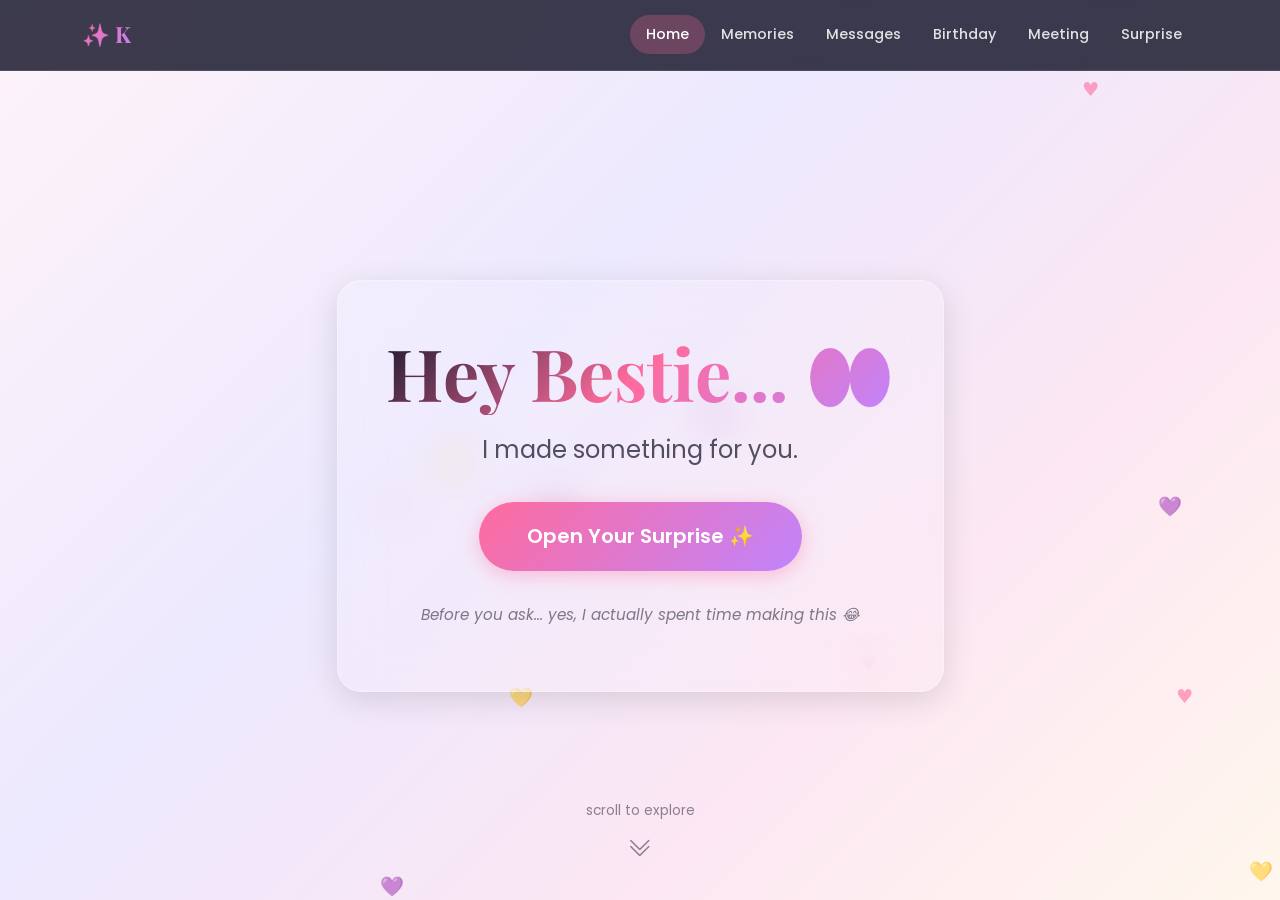
==== index.html @ f3a161e6 "Initial commit" ====
<!DOCTYPE html>
<html lang="en">
<head>
  <meta charset="UTF-8">
  <meta name="viewport" content="width=device-width, initial-scale=1.0">
  <meta name="description" content="A secret birthday surprise made just for you, bestie!">
  <title>Hey Bestie... 👀 | Birthday Surprise</title>

  <!-- Google Fonts -->
  <link rel="preconnect" href="https://fonts.googleapis.com">
  <link rel="preconnect" href="https://fonts.gstatic.com" crossorigin>
  <link href="https://fonts.googleapis.com/css2?family=Playfair+Display:wght@600;700&family=Poppins:wght@400;500;600;700&display=swap" rel="stylesheet">

  <!-- Bootstrap 5 -->
  <link href="https://cdn.jsdelivr.net/npm/bootstrap@5.3.3/dist/css/bootstrap.min.css" rel="stylesheet">
  <link href="https://cdn.jsdelivr.net/npm/bootstrap-icons@1.11.3/font/bootstrap-icons.min.css" rel="stylesheet">

  <!-- Custom Styles -->
  <link rel="stylesheet" href="css/style.css">
</head>
<body data-page="welcome">

  <!-- Page Transition Overlay -->
  <div id="page-transition" class="page-transition" aria-hidden="true">
    <i class="bi bi-stars" aria-hidden="true"></i>
  </div>

  <!-- Floating Particles -->
  <div class="particles-container" data-particles="heart" data-particle-count="12" aria-hidden="true"></div>

  <!-- Navbar -->
  <nav class="navbar navbar-expand-lg navbar-dark navbar-custom fixed-top" aria-label="Main navigation">
    <div class="container">
      <a class="navbar-brand" href="index.html">✨ B</a>
      <button class="navbar-toggler" type="button" data-bs-toggle="collapse" data-bs-target="#navbarNav"
              aria-controls="navbarNav" aria-expanded="false" aria-label="Toggle navigation">
        <span class="navbar-toggler-icon"></span>
      </button>
      <div class="collapse navbar-collapse" id="navbarNav">
        <ul class="navbar-nav ms-auto">
          <li class="nav-item"><a class="nav-link" href="index.html">Home</a></li>
          <li class="nav-item"><a class="nav-link" href="memories.html">Memories</a></li>
          <li class="nav-item"><a class="nav-link" href="messages.html">Messages</a></li>
          <li class="nav-item"><a class="nav-link" href="birthday.html">Birthday</a></li>
          <li class="nav-item"><a class="nav-link" href="meeting.html">Meeting</a></li>
          <li class="nav-item"><a class="nav-link" href="surprise.html">Surprise</a></li>
        </ul>
      </div>
    </div>
  </nav>

  <!-- Hero Section -->
  <main class="page-wrapper">
    <section class="hero-fullscreen" aria-labelledby="welcome-heading">
      <div class="hero-content glass-card fade-in-up">
        <h1 id="welcome-heading" class="hero-title">Hey Bestie... 👀</h1>
        <p class="hero-subtitle" id="welcome-subtitle">I made something for you.</p>

        <button id="open-surprise-btn" class="btn-surprise btn-lg" aria-label="Open your birthday surprise">
          <span>Open Your Surprise ✨</span>
        </button>

        <p class="hero-footnote" id="welcome-footnote">Before you ask... yes, I actually spent time making this 😂</p>
      </div>

      <div class="scroll-indicator" aria-hidden="true">
        <span>scroll to explore</span>
        <i class="bi bi-chevron-double-down"></i>
      </div>
    </section>
  </main>

  <!-- Scripts -->
  <script src="https://cdn.jsdelivr.net/npm/bootstrap@5.3.3/dist/js/bootstrap.bundle.min.js"></script>
  <script src="js/config.js"></script>
  <script src="js/script.js"></script>
  <script>
    /* Apply config text on welcome page */
    document.addEventListener("DOMContentLoaded", () => {
      if (typeof birthdayConfig !== "undefined") {
        const sub = document.getElementById("welcome-subtitle");
        const foot = document.getElementById("welcome-footnote");
        if (sub) sub.textContent = birthdayConfig.welcomeSubtitle;
        if (foot) foot.textContent = birthdayConfig.welcomeFootnote;
      }
    });
  </script>
</body>
</html>
---- css/style.css ----
/* ═══════════════════════════════════════════════════════════════
   BIRTHDAY SURPRISE — Main Stylesheet
   Theme: Soft gradients, glassmorphism, warm friendship vibes
   ═══════════════════════════════════════════════════════════════ */

/* ── CSS Variables (override via config.js colors) ─────────── */
:root {
  --color-primary: #ff6b9d;
  --color-secondary: #c084fc;
  --color-accent: #fbbf24;
  --color-dark: #1a1a2e;
  --color-light: #fef3f8;
  --color-glass: rgba(255, 255, 255, 0.12);
  --color-glass-border: rgba(255, 255, 255, 0.25);
  --font-heading: "Playfair Display", Georgia, serif;
  --font-body: "Poppins", system-ui, sans-serif;
  --shadow-soft: 0 8px 32px rgba(0, 0, 0, 0.12);
  --shadow-glow: 0 0 40px rgba(255, 107, 157, 0.35);
  --transition-smooth: 0.4s cubic-bezier(0.4, 0, 0.2, 1);
  --navbar-height: 72px;
}

/* ── Reset & Base ────────────────────────────────────────────── */
*,
*::before,
*::after {
  box-sizing: border-box;
}

html {
  scroll-behavior: smooth;
}

body {
  font-family: var(--font-body);
  color: var(--color-dark);
  background: linear-gradient(135deg, #fef3f8 0%, #ede9fe 40%, #fce7f3 70%, #fff7ed 100%);
  min-height: 100vh;
  overflow-x: hidden;
  line-height: 1.6;
}

h1, h2, h3, h4, h5, h6 {
  font-family: var(--font-heading);
  font-weight: 700;
  line-height: 1.2;
}

img {
  max-width: 100%;
  height: auto;
  display: block;
}

a {
  text-decoration: none;
  color: inherit;
}

/* ── Reduced Motion ──────────────────────────────────────────── */
@media (prefers-reduced-motion: reduce) {
  *,
  *::before,
  *::after {
    animation-duration: 0.01ms !important;
    animation-iteration-count: 1 !important;
    transition-duration: 0.01ms !important;
    scroll-behavior: auto !important;
  }

  .floating-heart,
  .floating-star,
  .particle,
  .balloon,
  .sparkle {
    display: none !important;
  }
}

/* ── Navbar ──────────────────────────────────────────────────── */
.navbar-custom {
  background: rgba(26, 26, 46, 0.85);
  backdrop-filter: blur(16px);
  -webkit-backdrop-filter: blur(16px);
  border-bottom: 1px solid rgba(255, 255, 255, 0.1);
  padding: 0.75rem 0;
  transition: var(--transition-smooth);
}

.navbar-custom .navbar-brand {
  font-family: var(--font-heading);
  font-size: 1.4rem;
  font-weight: 700;
  background: linear-gradient(135deg, var(--color-primary), var(--color-secondary));
  -webkit-background-clip: text;
  -webkit-text-fill-color: transparent;
  background-clip: text;
}

.navbar-custom .nav-link {
  color: rgba(255, 255, 255, 0.85) !important;
  font-weight: 500;
  font-size: 0.9rem;
  padding: 0.5rem 1rem !important;
  border-radius: 50px;
  transition: var(--transition-smooth);
  position: relative;
}

.navbar-custom .nav-link:hover,
.navbar-custom .nav-link.active {
  color: #fff !important;
  background: rgba(255, 107, 157, 0.25);
}

.navbar-custom .nav-link:focus-visible {
  outline: 2px solid var(--color-accent);
  outline-offset: 2px;
}

.navbar-toggler {
  border-color: rgba(255, 255, 255, 0.3);
}

.navbar-toggler:focus {
  box-shadow: 0 0 0 2px var(--color-accent);
}

/* ── Page Layout ─────────────────────────────────────────────── */
.page-wrapper {
  padding-top: var(--navbar-height);
  min-height: 100vh;
}

.section-padding {
  padding: 4rem 1rem;
}

@media (min-width: 768px) {
  .section-padding {
    padding: 6rem 2rem;
  }
}

/* ── Hero Sections ───────────────────────────────────────────── */
.hero-fullscreen {
  min-height: calc(100vh - var(--navbar-height));
  display: flex;
  align-items: center;
  justify-content: center;
  position: relative;
  overflow: hidden;
  padding: 2rem 1rem;
}

.hero-content {
  text-align: center;
  z-index: 2;
  max-width: 720px;
}

.hero-title {
  font-size: clamp(2.5rem, 8vw, 4.5rem);
  margin-bottom: 1rem;
  background: linear-gradient(135deg, var(--color-dark) 0%, var(--color-primary) 50%, var(--color-secondary) 100%);
  -webkit-background-clip: text;
  -webkit-text-fill-color: transparent;
  background-clip: text;
}

.hero-subtitle {
  font-size: clamp(1.1rem, 3vw, 1.5rem);
  color: rgba(26, 26, 46, 0.75);
  margin-bottom: 2rem;
  font-weight: 400;
}

.hero-footnote {
  font-size: 0.95rem;
  color: rgba(26, 26, 46, 0.55);
  margin-top: 2rem;
  font-style: italic;
}

/* ── Glass Card ──────────────────────────────────────────────── */
.glass-card {
  background: var(--color-glass);
  backdrop-filter: blur(20px);
  -webkit-backdrop-filter: blur(20px);
  border: 1px solid var(--color-glass-border);
  border-radius: 24px;
  padding: 2.5rem 2rem;
  box-shadow: var(--shadow-soft);
}

@media (min-width: 768px) {
  .glass-card {
    padding: 3rem;
  }
}

/* ── Buttons ─────────────────────────────────────────────────── */
.btn-surprise {
  display: inline-flex;
  align-items: center;
  justify-content: center;
  gap: 0.5rem;
  padding: 1rem 2.5rem;
  font-size: 1.15rem;
  font-weight: 600;
  font-family: var(--font-body);
  color: #fff;
  background: linear-gradient(135deg, var(--color-primary), var(--color-secondary));
  border: none;
  border-radius: 50px;
  cursor: pointer;
  transition: var(--transition-smooth);
  box-shadow: 0 4px 20px rgba(255, 107, 157, 0.4);
  position: relative;
  overflow: hidden;
}

.btn-surprise::before {
  content: "";
  position: absolute;
  inset: 0;
  background: linear-gradient(135deg, var(--color-secondary), var(--color-primary));
  opacity: 0;
  transition: var(--transition-smooth);
}

.btn-surprise:hover {
  transform: translateY(-3px) scale(1.02);
  box-shadow: var(--shadow-glow);
  color: #fff;
}

.btn-surprise:hover::before {
  opacity: 1;
}

.btn-surprise span,
.btn-surprise i {
  position: relative;
  z-index: 1;
}

.btn-surprise:focus-visible {
  outline: 3px solid var(--color-accent);
  outline-offset: 3px;
}

.btn-surprise.btn-lg {
  padding: 1.15rem 3rem;
  font-size: 1.25rem;
}

.btn-outline-surprise {
  background: transparent;
  border: 2px solid var(--color-primary);
  color: var(--color-primary);
  box-shadow: none;
}

.btn-outline-surprise::before {
  display: none;
}

.btn-outline-surprise:hover {
  background: var(--color-primary);
  color: #fff;
}

.btn-music {
  background: linear-gradient(135deg, var(--color-accent), #f97316);
  box-shadow: 0 4px 20px rgba(251, 191, 36, 0.4);
}

/* ── Scroll Indicator ────────────────────────────────────────── */
.scroll-indicator {
  position: absolute;
  bottom: 2rem;
  left: 50%;
  transform: translateX(-50%);
  display: flex;
  flex-direction: column;
  align-items: center;
  gap: 0.5rem;
  color: rgba(26, 26, 46, 0.5);
  font-size: 0.85rem;
  animation: bounce 2s ease-in-out infinite;
  z-index: 2;
}

.scroll-indicator i {
  font-size: 1.5rem;
}

@keyframes bounce {
  0%, 100% { transform: translateX(-50%) translateY(0); }
  50% { transform: translateX(-50%) translateY(8px); }
}

/* ── Section Headings ────────────────────────────────────────── */
.section-title {
  font-size: clamp(2rem, 5vw, 3rem);
  text-align: center;
  margin-bottom: 0.75rem;
  background: linear-gradient(135deg, var(--color-dark), var(--color-primary));
  -webkit-background-clip: text;
  -webkit-text-fill-color: transparent;
  background-clip: text;
}

.section-subtitle {
  text-align: center;
  color: rgba(26, 26, 46, 0.65);
  font-size: clamp(1rem, 2.5vw, 1.2rem);
  max-width: 600px;
  margin: 0 auto 3rem;
}

/* ── Memory Cards ────────────────────────────────────────────── */
.memory-card {
  border: none;
  border-radius: 20px;
  overflow: hidden;
  background: rgba(255, 255, 255, 0.7);
  backdrop-filter: blur(10px);
  box-shadow: var(--shadow-soft);
  transition: var(--transition-smooth);
  cursor: pointer;
  height: 100%;
}

.memory-card:hover {
  transform: translateY(-8px);
  box-shadow: var(--shadow-glow);
}

.memory-card:focus-visible {
  outline: 3px solid var(--color-primary);
  outline-offset: 3px;
}

.memory-card .card-img-wrapper {
  overflow: hidden;
  aspect-ratio: 4 / 3;
  background: rgba(26, 26, 46, 0.06);
  display: flex;
  align-items: center;
  justify-content: center;
}

.memory-card .card-img-top {
  width: 100%;
  height: 100%;
  object-fit: contain;
  object-position: center;
  transition: transform 0.6s ease;
}

.memory-card:hover .card-img-top {
  transform: scale(1.03);
}

.memory-card .card-date {
  font-size: 0.8rem;
  color: var(--color-primary);
  font-weight: 600;
  text-transform: uppercase;
  letter-spacing: 0.05em;
}

.memory-card .card-title {
  font-family: var(--font-heading);
  font-size: 1.15rem;
  margin-bottom: 0.5rem;
}

.memory-card .card-text {
  font-size: 0.9rem;
  color: rgba(26, 26, 46, 0.65);
}

/* ── Modal ───────────────────────────────────────────────────── */
.modal-content {
  border: none;
  border-radius: 20px;
  overflow: hidden;
}

.modal-memory-img {
  width: 100%;
  max-height: min(70vh, 620px);
  object-fit: contain;
  object-position: center;
  background: rgba(26, 26, 46, 0.04);
}

.modal.fade .modal-dialog {
  transition: transform 0.4s ease-out;
  transform: scale(0.9) translateY(20px);
}

.modal.show .modal-dialog {
  transform: scale(1) translateY(0);
}

/* ── Message Cards (Page 3) ──────────────────────────────────── */
.message-card {
  background: rgba(255, 255, 255, 0.75);
  backdrop-filter: blur(12px);
  border: 1px solid rgba(255, 255, 255, 0.5);
  border-radius: 20px;
  padding: 1.75rem 2rem;
  margin-bottom: 1.25rem;
  box-shadow: var(--shadow-soft);
  transition: var(--transition-smooth);
  opacity: 0;
  transform: translateY(30px);
}

.message-card.revealed {
  opacity: 1;
  transform: translateY(0);
}

.message-card:hover {
  transform: translateY(-4px);
  box-shadow: var(--shadow-glow);
}

.message-card.revealed:hover {
  transform: translateY(-4px);
}

.message-card p {
  margin: 0;
  font-size: clamp(1rem, 2.5vw, 1.15rem);
  font-weight: 500;
  color: var(--color-dark);
}

.gratitude-banner {
  background: linear-gradient(135deg, var(--color-primary), var(--color-secondary));
  color: #fff;
  border-radius: 24px;
  padding: 2.5rem 2rem;
  text-align: center;
  margin-top: 2rem;
  box-shadow: var(--shadow-glow);
  opacity: 0;
  transform: scale(0.95);
  transition: all 0.6s ease;
}

.gratitude-banner.revealed {
  opacity: 1;
  transform: scale(1);
}

.gratitude-banner p {
  font-family: var(--font-heading);
  font-size: clamp(1.2rem, 3vw, 1.6rem);
  margin: 0;
  font-weight: 600;
}

/* ── Birthday Cake (CSS) ───────────────────────────────────────── */
.cake-container {
  position: relative;
  width: 200px;
  height: 220px;
  margin: 2rem auto;
}

.cake-base {
  position: absolute;
  bottom: 0;
  left: 50%;
  transform: translateX(-50%);
  width: 180px;
  height: 80px;
  background: linear-gradient(180deg, #f472b6, #ec4899);
  border-radius: 10px 10px 20px 20px;
  box-shadow: inset 0 -10px 20px rgba(0, 0, 0, 0.15);
}

.cake-base::before {
  content: "";
  position: absolute;
  top: -30px;
  left: 10px;
  width: 160px;
  height: 40px;
  background: linear-gradient(180deg, #fbcfe8, #f9a8d4);
  border-radius: 10px;
}

.cake-base::after {
  content: "";
  position: absolute;
  top: -50px;
  left: 25px;
  width: 130px;
  height: 30px;
  background: linear-gradient(180deg, #fff, #fce7f3);
  border-radius: 8px;
}

.candle {
  position: absolute;
  bottom: 130px;
  left: 50%;
  transform: translateX(-50%);
  width: 8px;
  height: 40px;
  background: linear-gradient(180deg, #fbbf24, #f59e0b);
  border-radius: 4px;
  z-index: 2;
}

.candle-flame {
  position: absolute;
  top: -18px;
  left: 50%;
  transform: translateX(-50%);
  width: 14px;
  height: 22px;
  background: radial-gradient(ellipse, #fbbf24 0%, #f97316 60%, transparent 100%);
  border-radius: 50% 50% 50% 50% / 60% 60% 40% 40%;
  animation: flicker 0.8s ease-in-out infinite alternate;
  opacity: 1;
  transition: opacity 0.5s ease;
}

.candle-flame.blown-out {
  opacity: 0;
  animation: none;
}

@keyframes flicker {
  0% { transform: translateX(-50%) scale(1) rotate(-2deg); }
  100% { transform: translateX(-50%) scale(1.1) rotate(2deg); }
}

/* ── Countdown ───────────────────────────────────────────────── */
.countdown-grid {
  display: grid;
  grid-template-columns: repeat(2, 1fr);
  gap: 1rem;
  max-width: 500px;
  margin: 2rem auto;
}

@media (min-width: 480px) {
  .countdown-grid {
    grid-template-columns: repeat(4, 1fr);
  }
}

.countdown-item {
  background: rgba(255, 255, 255, 0.8);
  backdrop-filter: blur(10px);
  border-radius: 16px;
  padding: 1.25rem 0.75rem;
  text-align: center;
  box-shadow: var(--shadow-soft);
}

.countdown-number {
  font-family: var(--font-heading);
  font-size: clamp(2rem, 5vw, 2.75rem);
  font-weight: 700;
  background: linear-gradient(135deg, var(--color-primary), var(--color-secondary));
  -webkit-background-clip: text;
  -webkit-text-fill-color: transparent;
  background-clip: text;
  line-height: 1;
}

.countdown-label {
  font-size: 0.8rem;
  text-transform: uppercase;
  letter-spacing: 0.1em;
  color: rgba(26, 26, 46, 0.55);
  margin-top: 0.35rem;
}

.countdown-celebration {
  font-family: var(--font-heading);
  font-size: clamp(1.5rem, 4vw, 2.25rem);
  color: var(--color-primary);
  animation: pulse 1.5s ease-in-out infinite;
}

@keyframes pulse {
  0%, 100% { transform: scale(1); }
  50% { transform: scale(1.05); }
}

/* ── Meeting Form ────────────────────────────────────────────── */
.meeting-form {
  max-width: 520px;
  margin: 0 auto;
}

.meeting-form .form-control,
.meeting-form .form-select {
  border-radius: 12px;
  border: 2px solid rgba(255, 107, 157, 0.2);
  padding: 0.75rem 1rem;
  transition: var(--transition-smooth);
  background: rgba(255, 255, 255, 0.8);
}

.meeting-form .form-control:focus,
.meeting-form .form-select:focus {
  border-color: var(--color-primary);
  box-shadow: 0 0 0 3px rgba(255, 107, 157, 0.2);
}

.meeting-form .form-label {
  font-weight: 600;
  font-size: 0.9rem;
  color: var(--color-dark);
}

.confirmation-card {
  display: none;
  text-align: center;
  animation: scaleIn 0.6s ease forwards;
}

.confirmation-card.visible {
  display: block;
}

.confirmation-card h3 {
  font-size: clamp(1.5rem, 4vw, 2rem);
  color: var(--color-primary);
  margin-bottom: 1rem;
}

.confirmation-card .confirm-message {
  font-size: clamp(1rem, 2.5vw, 1.2rem);
  margin-bottom: 1.5rem;
  line-height: 1.7;
}

.confirmation-card .wait-text {
  font-family: var(--font-heading);
  font-size: 1.3rem;
  color: var(--color-secondary);
  opacity: 0;
  animation: fadeInUp 0.8s ease 1s forwards;
}

/* ── Joke Reveal ─────────────────────────────────────────────── */
.joke-section {
  display: none;
  opacity: 0;
  transform: translateY(20px);
  transition: all 0.6s ease;
}

.joke-section.visible {
  display: block;
  opacity: 1;
  transform: translateY(0);
}

.joke-card {
  background: rgba(255, 255, 255, 0.85);
  backdrop-filter: blur(16px);
  border-radius: 24px;
  padding: 2.5rem 2rem;
  box-shadow: var(--shadow-soft);
  text-align: center;
  transform: rotateY(90deg);
  opacity: 0;
  transition: all 0.8s cubic-bezier(0.4, 0, 0.2, 1);
}

.joke-card.revealed {
  transform: rotateY(0);
  opacity: 1;
}

.joke-card p {
  font-size: clamp(1rem, 2.5vw, 1.2rem);
  line-height: 1.8;
  white-space: pre-line;
  margin-bottom: 0;
}

.final-section {
  display: none;
  text-align: center;
  padding: 3rem 1rem;
}

.final-section.visible {
  display: block;
  animation: fadeInUp 0.8s ease forwards;
}

.final-title {
  font-size: clamp(2rem, 6vw, 3.5rem);
  background: linear-gradient(135deg, var(--color-primary), var(--color-secondary), var(--color-accent));
  -webkit-background-clip: text;
  -webkit-text-fill-color: transparent;
  background-clip: text;
  margin-bottom: 1.5rem;
}

.final-message {
  font-size: clamp(1rem, 2.5vw, 1.2rem);
  max-width: 600px;
  margin: 0 auto 2rem;
  color: rgba(26, 26, 46, 0.75);
  line-height: 1.8;
}

.final-footnote {
  font-style: italic;
  color: rgba(26, 26, 46, 0.55);
  margin-top: 1.5rem;
}

/* ── Floating Particles ──────────────────────────────────────── */
.particles-container {
  position: fixed;
  inset: 0;
  pointer-events: none;
  overflow: hidden;
  z-index: 0;
}

.floating-heart,
.floating-star {
  position: absolute;
  opacity: 0.6;
  animation: float 6s ease-in-out infinite;
  pointer-events: none;
}

.floating-heart {
  color: var(--color-primary);
  font-size: 1.2rem;
}

.floating-star {
  color: var(--color-accent);
  font-size: 0.9rem;
}

@keyframes float {
  0%, 100% {
    transform: translateY(0) rotate(0deg);
    opacity: 0.4;
  }
  50% {
    transform: translateY(-30px) rotate(15deg);
    opacity: 0.8;
  }
}

/* ── Confetti Canvas ───────────────────────────────────────────── */
#confetti-canvas {
  position: fixed;
  inset: 0;
  pointer-events: none;
  z-index: 9999;
}

/* ── Balloons ──────────────────────────────────────────────────── */
.balloon-container {
  position: fixed;
  inset: 0;
  pointer-events: none;
  z-index: 100;
  overflow: hidden;
}

.balloon {
  position: absolute;
  bottom: -100px;
  width: 40px;
  height: 50px;
  border-radius: 50% 50% 50% 50% / 60% 60% 40% 40%;
  animation: rise 4s ease-in forwards;
}

.balloon::after {
  content: "";
  position: absolute;
  bottom: -30px;
  left: 50%;
  width: 1px;
  height: 30px;
  background: rgba(0, 0, 0, 0.2);
}

@keyframes rise {
  0% {
    transform: translateY(0) rotate(0deg);
    opacity: 1;
  }
  100% {
    transform: translateY(-110vh) rotate(10deg);
    opacity: 0.6;
  }
}

/* ── Sparkles ──────────────────────────────────────────────────── */
.sparkle {
  position: absolute;
  width: 6px;
  height: 6px;
  background: var(--color-accent);
  border-radius: 50%;
  animation: sparkle 1.5s ease-in-out infinite;
}

@keyframes sparkle {
  0%, 100% { opacity: 0; transform: scale(0); }
  50% { opacity: 1; transform: scale(1); }
}

/* ── Animations ────────────────────────────────────────────────── */
.fade-in {
  animation: fadeIn 0.8s ease forwards;
}

.fade-in-up {
  animation: fadeInUp 0.8s ease forwards;
}

.scale-in {
  animation: scaleIn 0.6s ease forwards;
}

.slide-left {
  animation: slideLeft 0.8s ease forwards;
}

.slide-right {
  animation: slideRight 0.8s ease forwards;
}

@keyframes fadeIn {
  from { opacity: 0; }
  to { opacity: 1; }
}

@keyframes fadeInUp {
  from {
    opacity: 0;
    transform: translateY(30px);
  }
  to {
    opacity: 1;
    transform: translateY(0);
  }
}

@keyframes scaleIn {
  from {
    opacity: 0;
    transform: scale(0.85);
  }
  to {
    opacity: 1;
    transform: scale(1);
  }
}

@keyframes slideLeft {
  from {
    opacity: 0;
    transform: translateX(40px);
  }
  to {
    opacity: 1;
    transform: translateX(0);
  }
}

@keyframes slideRight {
  from {
    opacity: 0;
    transform: translateX(-40px);
  }
  to {
    opacity: 1;
    transform: translateX(0);
  }
}

/* ── Page Transition Overlay ───────────────────────────────────── */
.page-transition {
  position: fixed;
  inset: 0;
  background: linear-gradient(135deg, var(--color-primary), var(--color-secondary));
  z-index: 10000;
  display: flex;
  align-items: center;
  justify-content: center;
  opacity: 0;
  pointer-events: none;
  transition: opacity 0.5s ease;
}

.page-transition.active {
  opacity: 1;
  pointer-events: all;
}

.page-transition i {
  font-size: 3rem;
  color: #fff;
  animation: spin 0.8s linear infinite;
}

@keyframes spin {
  from { transform: rotate(0deg); }
  to { transform: rotate(360deg); }
}

/* ── Utility ───────────────────────────────────────────────────── */
.text-gradient {
  background: linear-gradient(135deg, var(--color-primary), var(--color-secondary));
  -webkit-background-clip: text;
  -webkit-text-fill-color: transparent;
  background-clip: text;
}

.hidden {
  display: none !important;
}

.sr-only-custom {
  position: absolute;
  width: 1px;
  height: 1px;
  padding: 0;
  margin: -1px;
  overflow: hidden;
  clip: rect(0, 0, 0, 0);
  border: 0;
}

/* ── Music Controls ────────────────────────────────────────────── */
.music-controls {
  display: flex;
  gap: 0.75rem;
  justify-content: center;
  flex-wrap: wrap;
  margin-top: 1.5rem;
}

.music-controls .btn-surprise {
  padding: 0.75rem 1.5rem;
  font-size: 1rem;
}

/* ── Responsive Tweaks ─────────────────────────────────────────── */
@media (max-width: 576px) {
  .glass-card {
    padding: 1.75rem 1.25rem;
  }

  .btn-surprise {
    padding: 0.875rem 2rem;
    font-size: 1rem;
    width: 100%;
    max-width: 320px;
  }

  .hero-fullscreen {
    min-height: calc(100dvh - var(--navbar-height));
  }
}
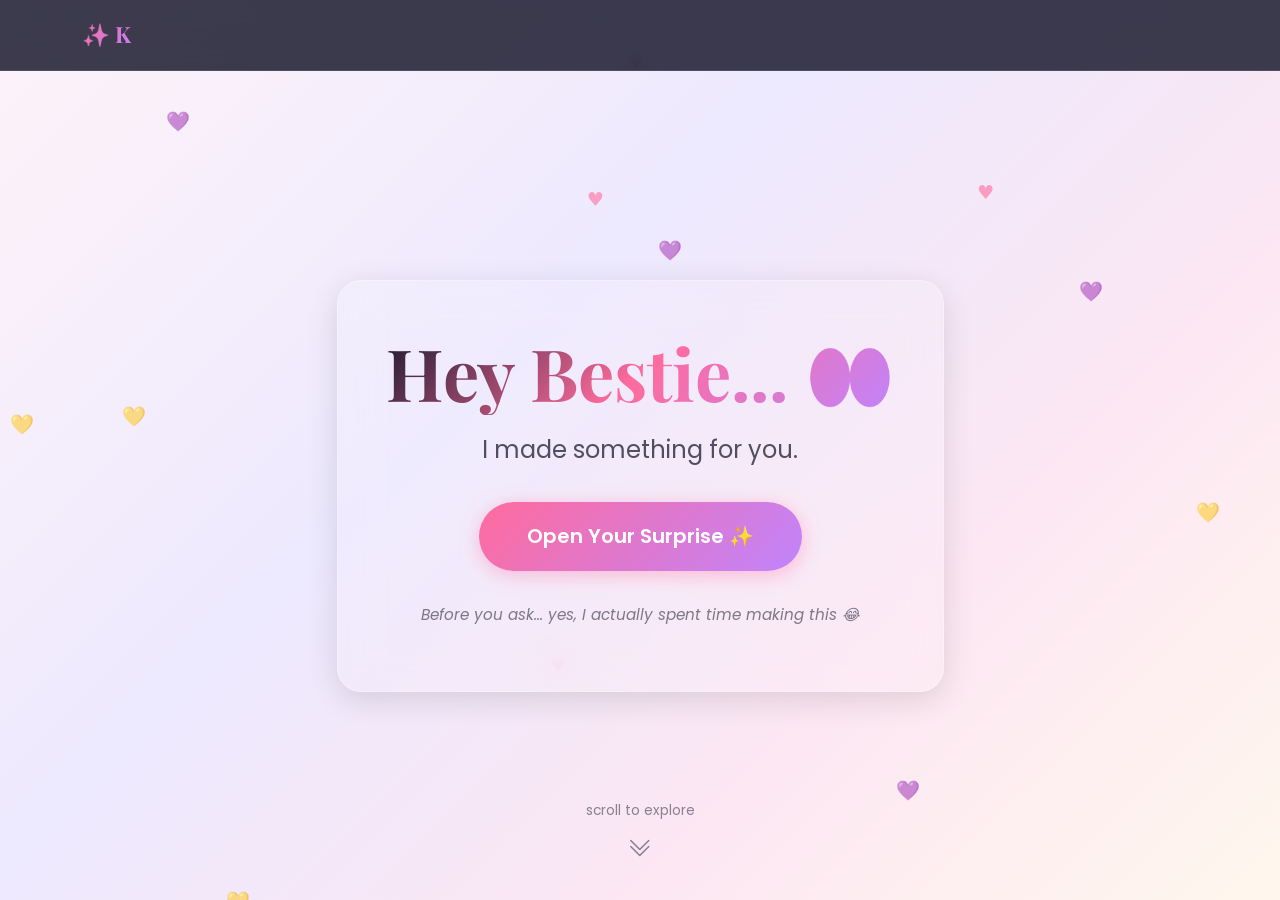
==== commit c5a8ab2b: "change" ====
--- a/index.html
+++ b/index.html
@@ -32,20 +32,6 @@
   <nav class="navbar navbar-expand-lg navbar-dark navbar-custom fixed-top" aria-label="Main navigation">
     <div class="container">
       <a class="navbar-brand" href="index.html">✨ B</a>
-      <button class="navbar-toggler" type="button" data-bs-toggle="collapse" data-bs-target="#navbarNav"
-              aria-controls="navbarNav" aria-expanded="false" aria-label="Toggle navigation">
-        <span class="navbar-toggler-icon"></span>
-      </button>
-      <div class="collapse navbar-collapse" id="navbarNav">
-        <ul class="navbar-nav ms-auto">
-          <li class="nav-item"><a class="nav-link" href="index.html">Home</a></li>
-          <li class="nav-item"><a class="nav-link" href="memories.html">Memories</a></li>
-          <li class="nav-item"><a class="nav-link" href="messages.html">Messages</a></li>
-          <li class="nav-item"><a class="nav-link" href="birthday.html">Birthday</a></li>
-          <li class="nav-item"><a class="nav-link" href="meeting.html">Meeting</a></li>
-          <li class="nav-item"><a class="nav-link" href="surprise.html">Surprise</a></li>
-        </ul>
-      </div>
     </div>
   </nav>
 
